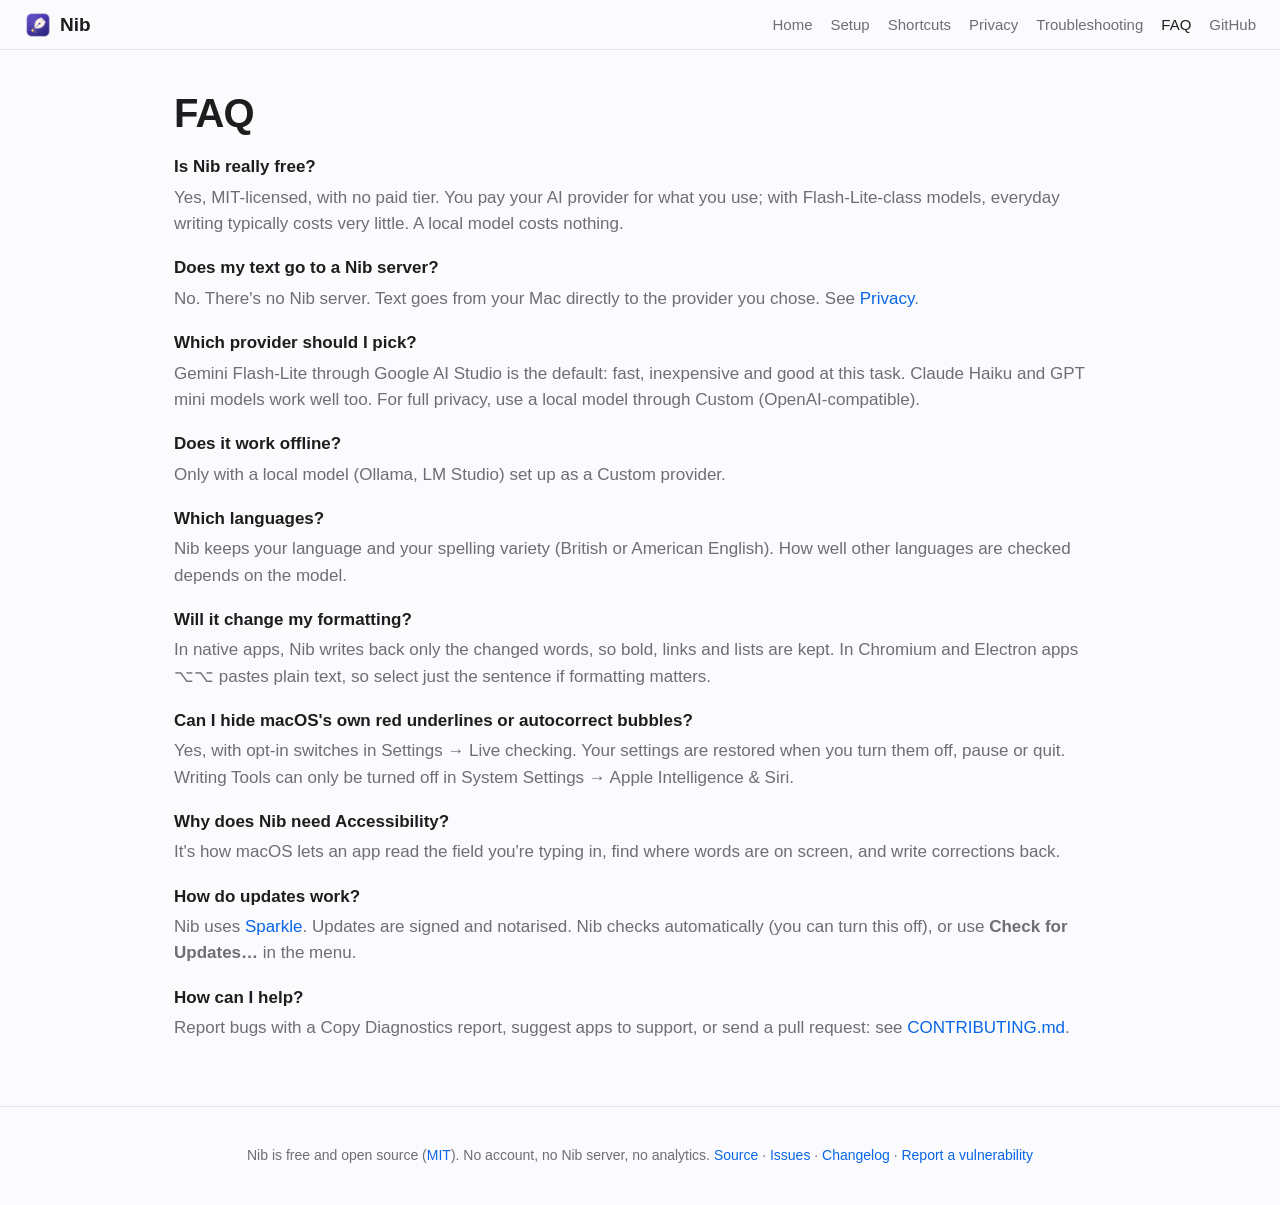
==== docs/faq.html @ fe97c7d2 "Nib 2.0.20: initial public release Nib is a macOS menu-bar app for grammar fixes, live underlines an" ====
<!doctype html>
<html lang="en">
<head>
<meta charset="utf-8">
<meta name="viewport" content="width=device-width, initial-scale=1">
<title>FAQ · Nib</title>
<meta name="description" content="Questions about Nib: cost, privacy, providers, formatting, updates.">
<meta name="color-scheme" content="light dark">
<link rel="stylesheet" href="style.css">
<link rel="icon" href="images/icon.png">
</head>
<body>
<header class="top">
  <a class="brand" href="index.html"><img src="images/icon.png" alt="" width="28" height="28"> Nib</a>
  <nav><a href="index.html">Home</a><a href="setup.html">Setup</a><a href="shortcuts.html">Shortcuts</a><a href="privacy.html">Privacy</a><a href="troubleshooting.html">Troubleshooting</a><a href="faq.html" aria-current="page">FAQ</a><a href="https://github.com/wangrui-uk/nib">GitHub</a></nav>
</header>
<main>

<h1>FAQ</h1>
<dl class="faq">
<dt>Is Nib really free?</dt><dd>Yes, MIT-licensed, with no paid tier. You pay your AI provider for what you use; with Flash-Lite-class models, everyday writing typically costs very little. A local model costs nothing.</dd>
<dt>Does my text go to a Nib server?</dt><dd>No. There's no Nib server. Text goes from your Mac directly to the provider you chose. See <a href="privacy.html">Privacy</a>.</dd>
<dt>Which provider should I pick?</dt><dd>Gemini Flash-Lite through Google AI Studio is the default: fast, inexpensive and good at this task. Claude Haiku and GPT mini models work well too. For full privacy, use a local model through Custom (OpenAI-compatible).</dd>
<dt>Does it work offline?</dt><dd>Only with a local model (Ollama, LM Studio) set up as a Custom provider.</dd>
<dt>Which languages?</dt><dd>Nib keeps your language and your spelling variety (British or American English). How well other languages are checked depends on the model.</dd>
<dt>Will it change my formatting?</dt><dd>In native apps, Nib writes back only the changed words, so bold, links and lists are kept. In Chromium and Electron apps ⌥⌥ pastes plain text, so select just the sentence if formatting matters.</dd>
<dt>Can I hide macOS's own red underlines or autocorrect bubbles?</dt><dd>Yes, with opt-in switches in Settings → Live checking. Your settings are restored when you turn them off, pause or quit. Writing Tools can only be turned off in System Settings → Apple Intelligence &amp; Siri.</dd>
<dt>Why does Nib need Accessibility?</dt><dd>It's how macOS lets an app read the field you're typing in, find where words are on screen, and write corrections back.</dd>
<dt>How do updates work?</dt><dd>Nib uses <a href="https://sparkle-project.org/">Sparkle</a>. Updates are signed and notarised. Nib checks automatically (you can turn this off), or use <b>Check for Updates…</b> in the menu.</dd>
<dt>How can I help?</dt><dd>Report bugs with a Copy Diagnostics report, suggest apps to support, or send a pull request: see <a href="https://github.com/wangrui-uk/nib/blob/main/CONTRIBUTING.md">CONTRIBUTING.md</a>.</dd>
</dl>

</main>
<footer>
  <p>Nib is free and open source (<a href="https://github.com/wangrui-uk/nib/blob/main/LICENSE">MIT</a>). No account, no Nib server, no analytics.
  <a href="https://github.com/wangrui-uk/nib">Source</a> · <a href="https://github.com/wangrui-uk/nib/issues">Issues</a> · <a href="https://github.com/wangrui-uk/nib/blob/main/CHANGELOG.md">Changelog</a> · <a href="https://github.com/wangrui-uk/nib/security/advisories/new">Report a vulnerability</a></p>
</footer>
</body>
</html>
---- docs/style.css ----
:root {
  --bg: #fbfbfd; --fg: #1d1d1f; --muted: #6e6e73; --card: #ffffff; --line: #e3e3e8;
  --accent: #0a66e8; --accent-fg: #ffffff; --kbd: #f0f0f3; --code: #f2f2f5;
  color-scheme: light dark;
}
@media (prefers-color-scheme: dark) {
  :root { --bg: #161618; --fg: #f2f2f4; --muted: #a1a1a8; --card: #1f1f22; --line: #333338;
          --accent: #3d8bfd; --accent-fg: #ffffff; --kbd: #2a2a2e; --code: #26262a; }
}
* { box-sizing: border-box; }
html { -webkit-text-size-adjust: 100%; }
body { margin: 0; background: var(--bg); color: var(--fg);
  font: 17px/1.55 -apple-system, BlinkMacSystemFont, "SF Pro Text", "Helvetica Neue", Arial, sans-serif; }
a { color: var(--accent); text-decoration: none; }
a:hover { text-decoration: underline; }
header.top { position: sticky; top: 0; z-index: 10; display: flex; align-items: center; justify-content: space-between;
  gap: 16px; padding: 10px 24px; background: color-mix(in srgb, var(--bg) 85%, transparent);
  backdrop-filter: saturate(180%) blur(12px); -webkit-backdrop-filter: saturate(180%) blur(12px); border-bottom: 1px solid var(--line); }
.brand { display: flex; align-items: center; gap: 8px; font-weight: 650; font-size: 19px; color: var(--fg); }
.brand:hover { text-decoration: none; }
nav { display: flex; flex-wrap: wrap; gap: 4px 18px; font-size: 15px; }
nav a { color: var(--muted); }
nav a[aria-current="page"], nav a:hover { color: var(--fg); text-decoration: none; }
main { max-width: 980px; margin: 0 auto; padding: 32px 24px 48px; }
h1 { font-size: 40px; line-height: 1.15; letter-spacing: -0.02em; margin: 8px 0 16px; }
h2 { font-size: 26px; letter-spacing: -0.01em; margin: 40px 0 12px; }
h3 { font-size: 19px; margin: 0 0 6px; }
.lead { font-size: 20px; color: var(--muted); max-width: 720px; }
.small, .note { color: var(--muted); font-size: 15px; }
.note { border-left: 3px solid var(--line); padding-left: 12px; }
.hero { text-align: center; padding: 24px 0 8px; }
.hero h1 { font-size: 52px; }
.hero .lead { margin: 0 auto 24px; }
.appicon { filter: drop-shadow(0 6px 14px rgba(0,0,0,.18)); }
.button { display: inline-block; background: var(--accent); color: var(--accent-fg); padding: 11px 22px;
  border-radius: 980px; font-weight: 600; margin: 4px 6px; }
.button:hover { text-decoration: none; filter: brightness(1.08); }
.button.secondary { background: transparent; color: var(--accent); box-shadow: inset 0 0 0 1.5px var(--accent); }
.center { text-align: center; margin-top: 40px; }
.demo { display: flex; flex-wrap: wrap; justify-content: center; gap: 28px; margin: 36px 0; }
.demo figure { margin: 0; text-align: center; max-width: 100%; }
.demo img { max-width: 100%; height: auto; border-radius: 12px; }
figcaption { color: var(--muted); font-size: 15px; margin-top: 6px; }
.features { display: grid; grid-template-columns: repeat(auto-fit, minmax(260px, 1fr)); gap: 16px; margin: 32px 0; }
.features > div { background: var(--card); border: 1px solid var(--line); border-radius: 14px; padding: 18px 20px; }
.features p { margin: 0; color: var(--muted); font-size: 16px; }
kbd { font: 600 13px/1 -apple-system, BlinkMacSystemFont, sans-serif; background: var(--kbd); border: 1px solid var(--line);
  border-bottom-width: 2px; border-radius: 5px; padding: 3px 6px; margin: 0 1px; white-space: nowrap; }
code { font: 14px ui-monospace, "SF Mono", Menlo, monospace; background: var(--code); padding: 2px 5px; border-radius: 5px; }
table { width: 100%; border-collapse: collapse; margin: 12px 0 20px; font-size: 16px; }
th, td { text-align: left; vertical-align: top; padding: 10px 12px; border-bottom: 1px solid var(--line); }
th { color: var(--muted); font-weight: 600; font-size: 14px; }
.steps { padding-left: 22px; }
.steps li { margin-bottom: 18px; }
.faq dt { font-weight: 650; margin-top: 18px; }
.faq dd { margin: 4px 0 0; color: var(--muted); }
footer { border-top: 1px solid var(--line); color: var(--muted); font-size: 14px; text-align: center; padding: 24px; }
@media (max-width: 640px) {
  .hero h1 { font-size: 36px; } h1 { font-size: 32px; }
  header.top { flex-direction: column; align-items: flex-start; }
  th, td { padding: 8px 6px; }
}
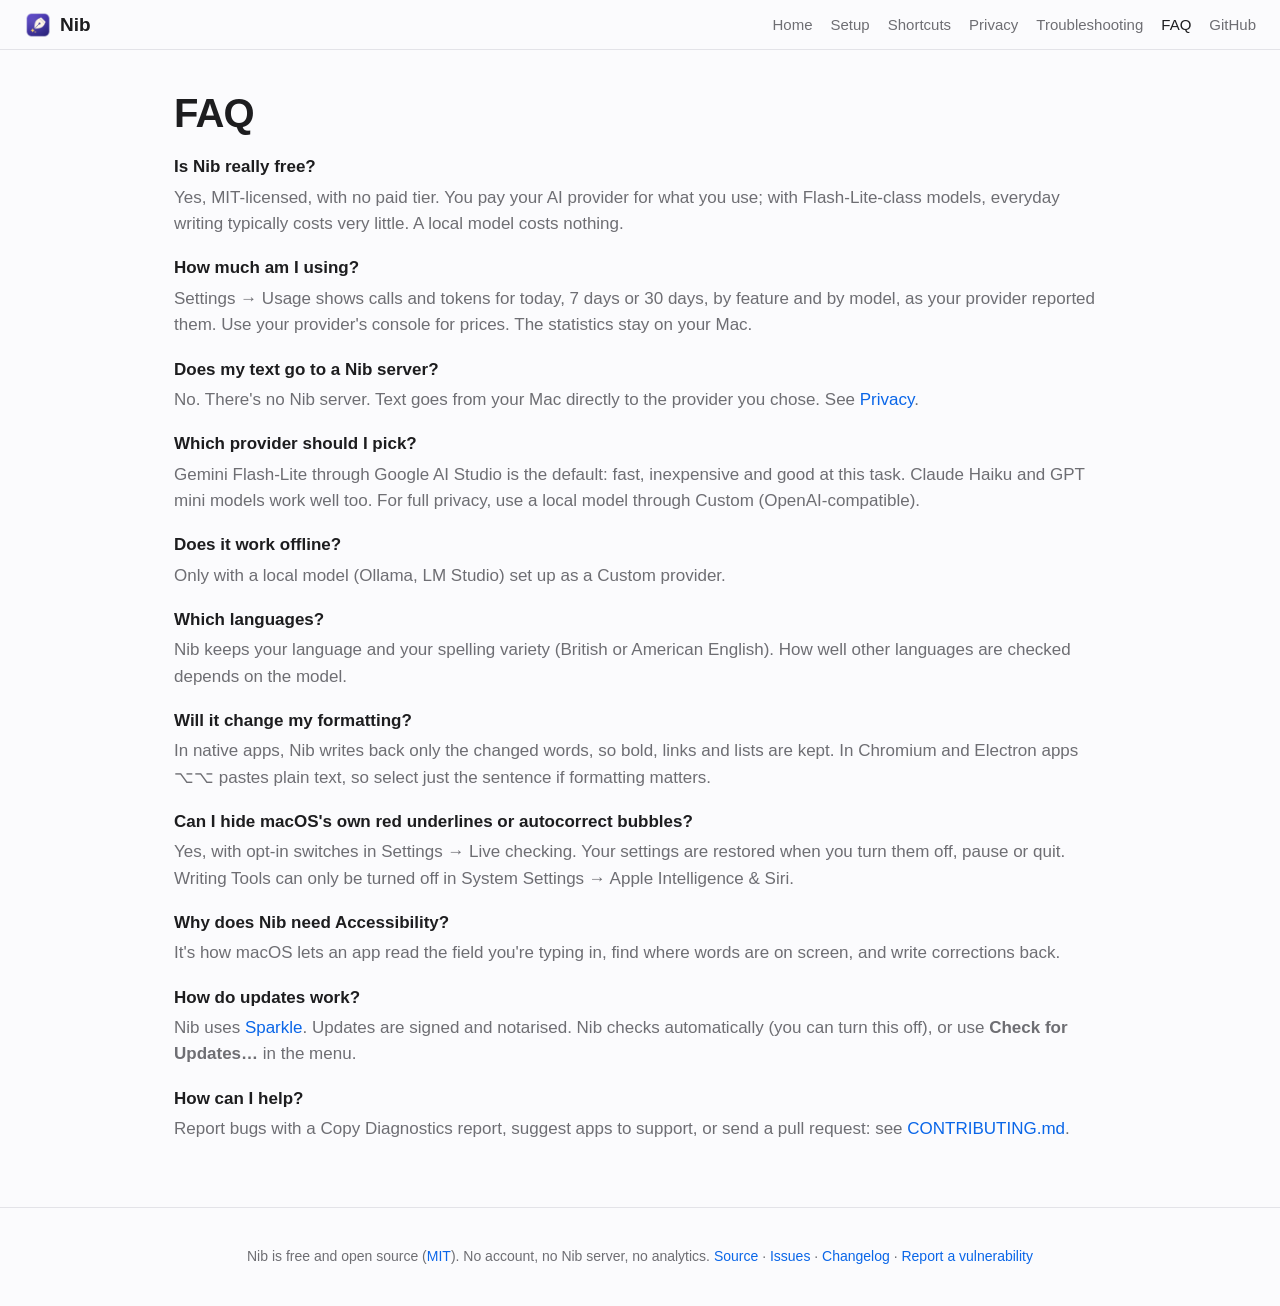
==== commit c7227b84: "Nib 2.2.0: local usage statistics - Per AI call: time, feature, provider, model, input/output/thinki" ====
--- a/docs/faq.html
+++ b/docs/faq.html
@@ -19,6 +19,7 @@
 <h1>FAQ</h1>
 <dl class="faq">
 <dt>Is Nib really free?</dt><dd>Yes, MIT-licensed, with no paid tier. You pay your AI provider for what you use; with Flash-Lite-class models, everyday writing typically costs very little. A local model costs nothing.</dd>
+<dt>How much am I using?</dt><dd>Settings → Usage shows calls and tokens for today, 7 days or 30 days, by feature and by model, as your provider reported them. Use your provider's console for prices. The statistics stay on your Mac.</dd>
 <dt>Does my text go to a Nib server?</dt><dd>No. There's no Nib server. Text goes from your Mac directly to the provider you chose. See <a href="privacy.html">Privacy</a>.</dd>
 <dt>Which provider should I pick?</dt><dd>Gemini Flash-Lite through Google AI Studio is the default: fast, inexpensive and good at this task. Claude Haiku and GPT mini models work well too. For full privacy, use a local model through Custom (OpenAI-compatible).</dd>
 <dt>Does it work offline?</dt><dd>Only with a local model (Ollama, LM Studio) set up as a Custom provider.</dd>
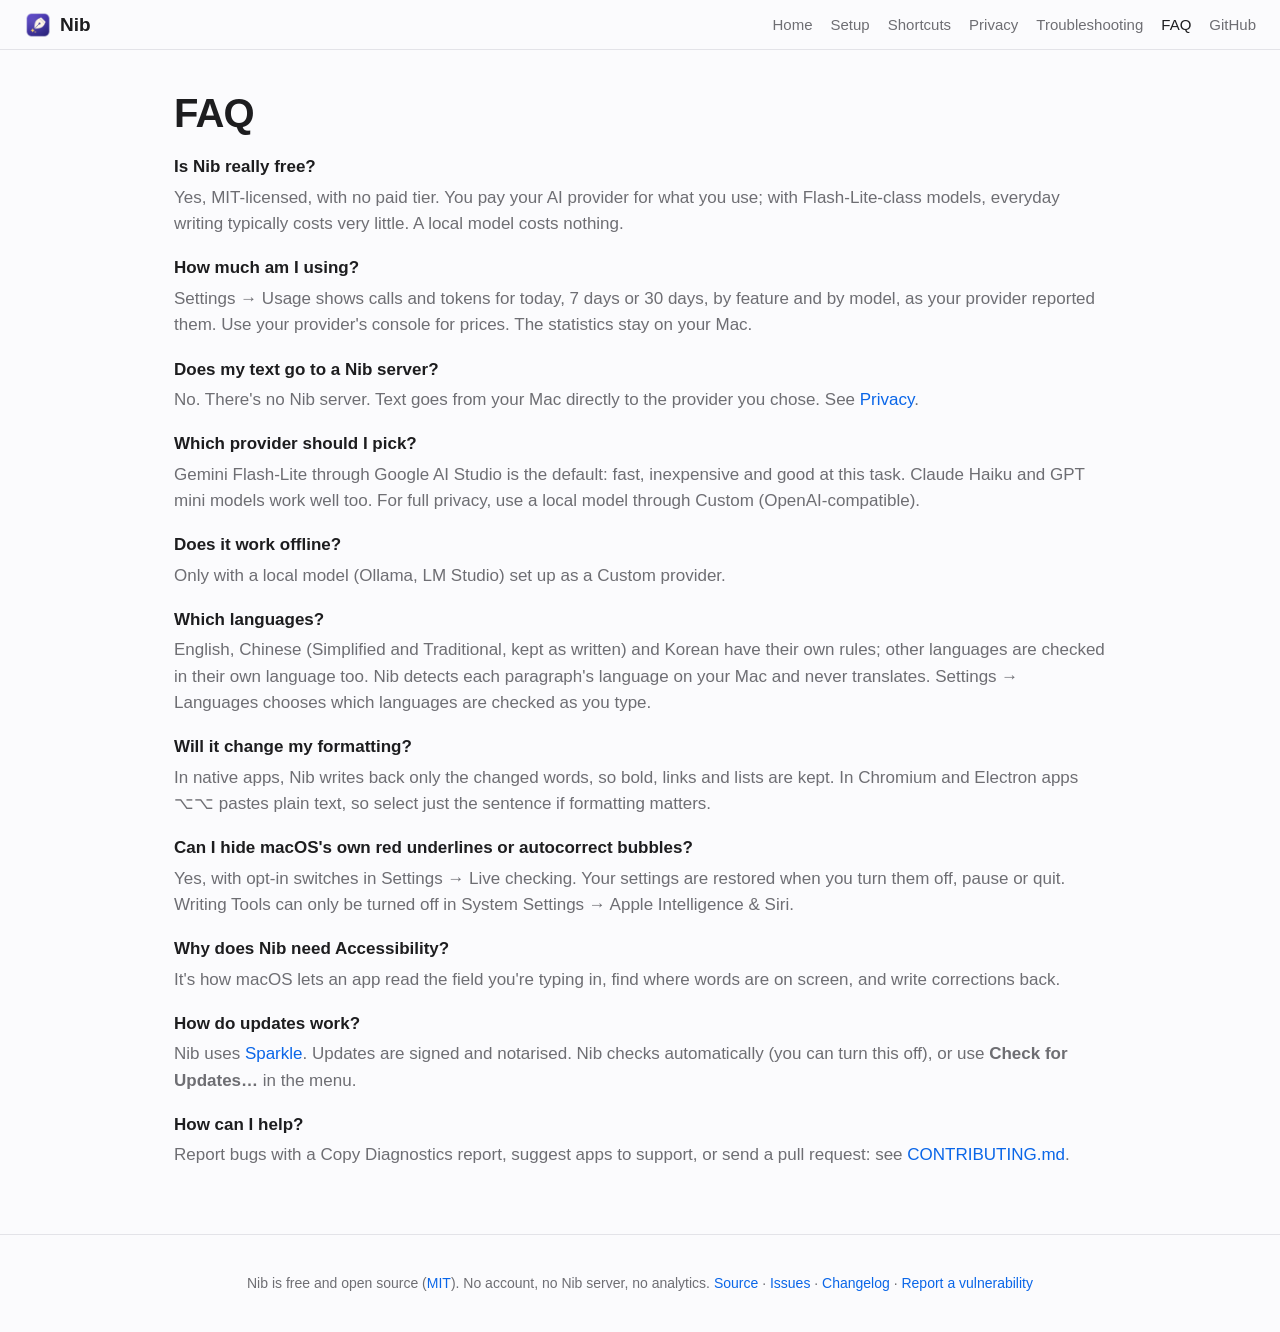
==== commit 98aa08bb: "Nib 2.2.2 (unreleased): Chinese and Korean support - Per-paragraph language detection on the Mac (un" ====
--- a/docs/faq.html
+++ b/docs/faq.html
@@ -23,7 +23,7 @@
 <dt>Does my text go to a Nib server?</dt><dd>No. There's no Nib server. Text goes from your Mac directly to the provider you chose. See <a href="privacy.html">Privacy</a>.</dd>
 <dt>Which provider should I pick?</dt><dd>Gemini Flash-Lite through Google AI Studio is the default: fast, inexpensive and good at this task. Claude Haiku and GPT mini models work well too. For full privacy, use a local model through Custom (OpenAI-compatible).</dd>
 <dt>Does it work offline?</dt><dd>Only with a local model (Ollama, LM Studio) set up as a Custom provider.</dd>
-<dt>Which languages?</dt><dd>Nib keeps your language and your spelling variety (British or American English). How well other languages are checked depends on the model.</dd>
+<dt>Which languages?</dt><dd>English, Chinese (Simplified and Traditional, kept as written) and Korean have their own rules; other languages are checked in their own language too. Nib detects each paragraph's language on your Mac and never translates. Settings → Languages chooses which languages are checked as you type.</dd>
 <dt>Will it change my formatting?</dt><dd>In native apps, Nib writes back only the changed words, so bold, links and lists are kept. In Chromium and Electron apps ⌥⌥ pastes plain text, so select just the sentence if formatting matters.</dd>
 <dt>Can I hide macOS's own red underlines or autocorrect bubbles?</dt><dd>Yes, with opt-in switches in Settings → Live checking. Your settings are restored when you turn them off, pause or quit. Writing Tools can only be turned off in System Settings → Apple Intelligence &amp; Siri.</dd>
 <dt>Why does Nib need Accessibility?</dt><dd>It's how macOS lets an app read the field you're typing in, find where words are on screen, and write corrections back.</dd>
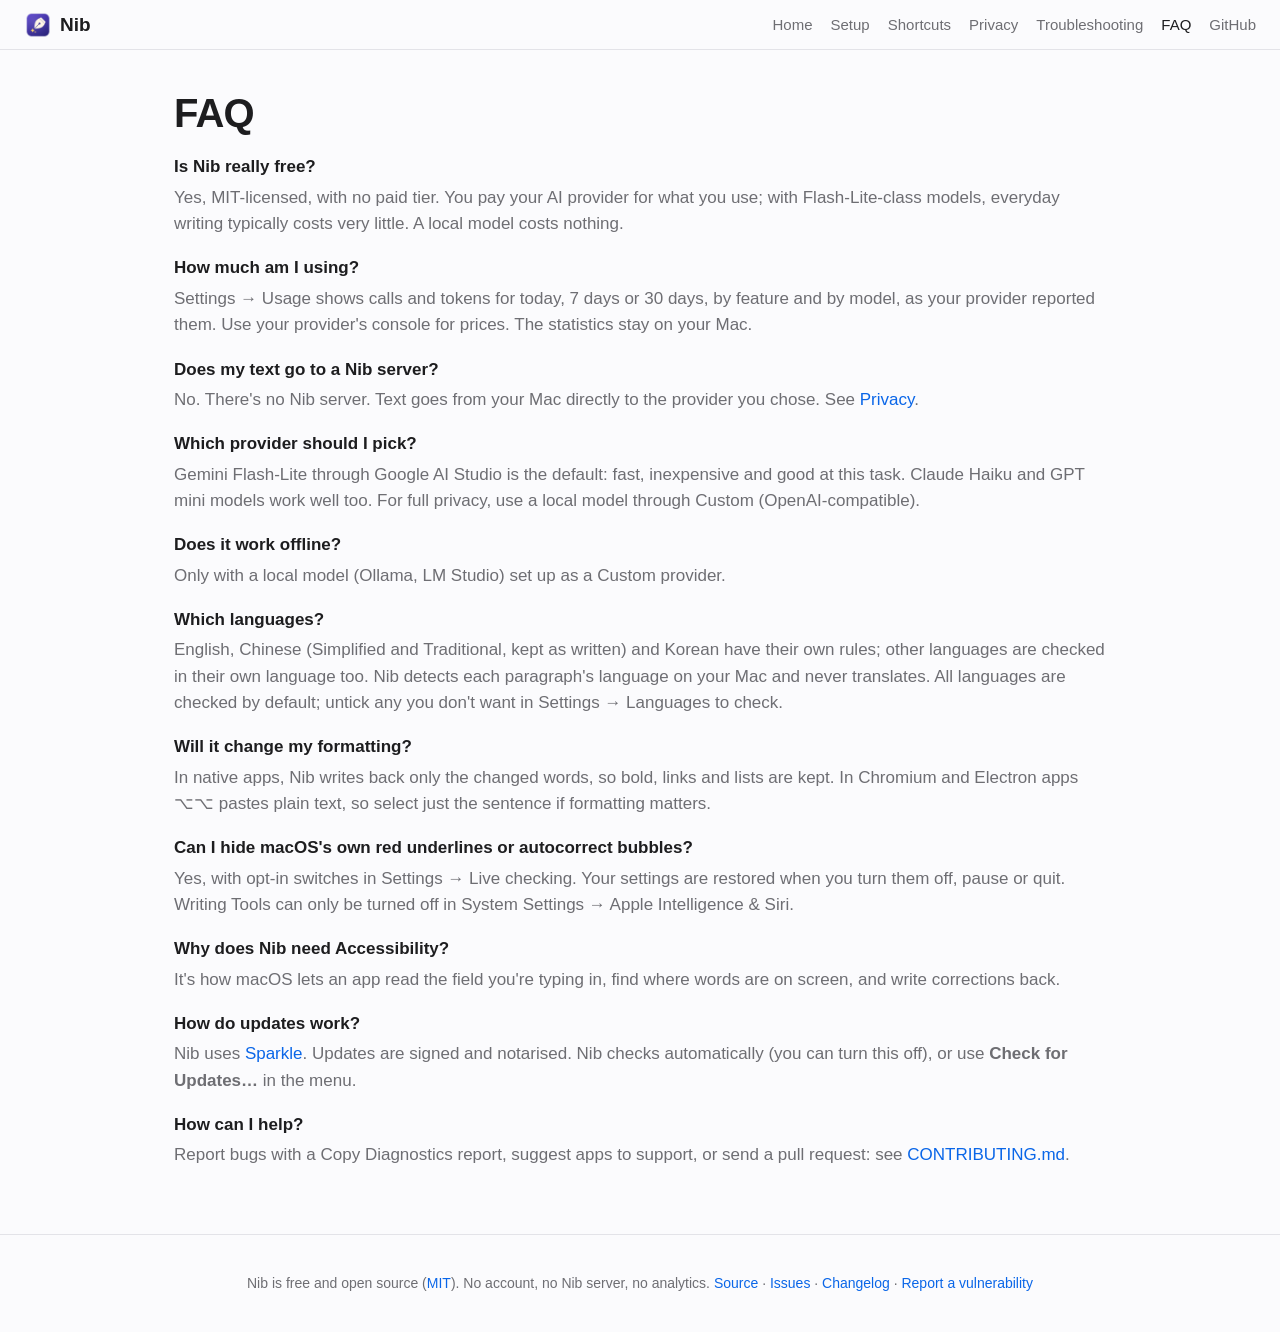
==== commit 9ab2b8f3: "Nib 2.2.3: languages opt-out (all checked by default); Mac languages only as detection hints Co-Auth" ====
--- a/docs/faq.html
+++ b/docs/faq.html
@@ -23,7 +23,7 @@
 <dt>Does my text go to a Nib server?</dt><dd>No. There's no Nib server. Text goes from your Mac directly to the provider you chose. See <a href="privacy.html">Privacy</a>.</dd>
 <dt>Which provider should I pick?</dt><dd>Gemini Flash-Lite through Google AI Studio is the default: fast, inexpensive and good at this task. Claude Haiku and GPT mini models work well too. For full privacy, use a local model through Custom (OpenAI-compatible).</dd>
 <dt>Does it work offline?</dt><dd>Only with a local model (Ollama, LM Studio) set up as a Custom provider.</dd>
-<dt>Which languages?</dt><dd>English, Chinese (Simplified and Traditional, kept as written) and Korean have their own rules; other languages are checked in their own language too. Nib detects each paragraph's language on your Mac and never translates. Settings → Languages chooses which languages are checked as you type.</dd>
+<dt>Which languages?</dt><dd>English, Chinese (Simplified and Traditional, kept as written) and Korean have their own rules; other languages are checked in their own language too. Nib detects each paragraph's language on your Mac and never translates. All languages are checked by default; untick any you don't want in Settings → Languages to check.</dd>
 <dt>Will it change my formatting?</dt><dd>In native apps, Nib writes back only the changed words, so bold, links and lists are kept. In Chromium and Electron apps ⌥⌥ pastes plain text, so select just the sentence if formatting matters.</dd>
 <dt>Can I hide macOS's own red underlines or autocorrect bubbles?</dt><dd>Yes, with opt-in switches in Settings → Live checking. Your settings are restored when you turn them off, pause or quit. Writing Tools can only be turned off in System Settings → Apple Intelligence &amp; Siri.</dd>
 <dt>Why does Nib need Accessibility?</dt><dd>It's how macOS lets an app read the field you're typing in, find where words are on screen, and write corrections back.</dd>
